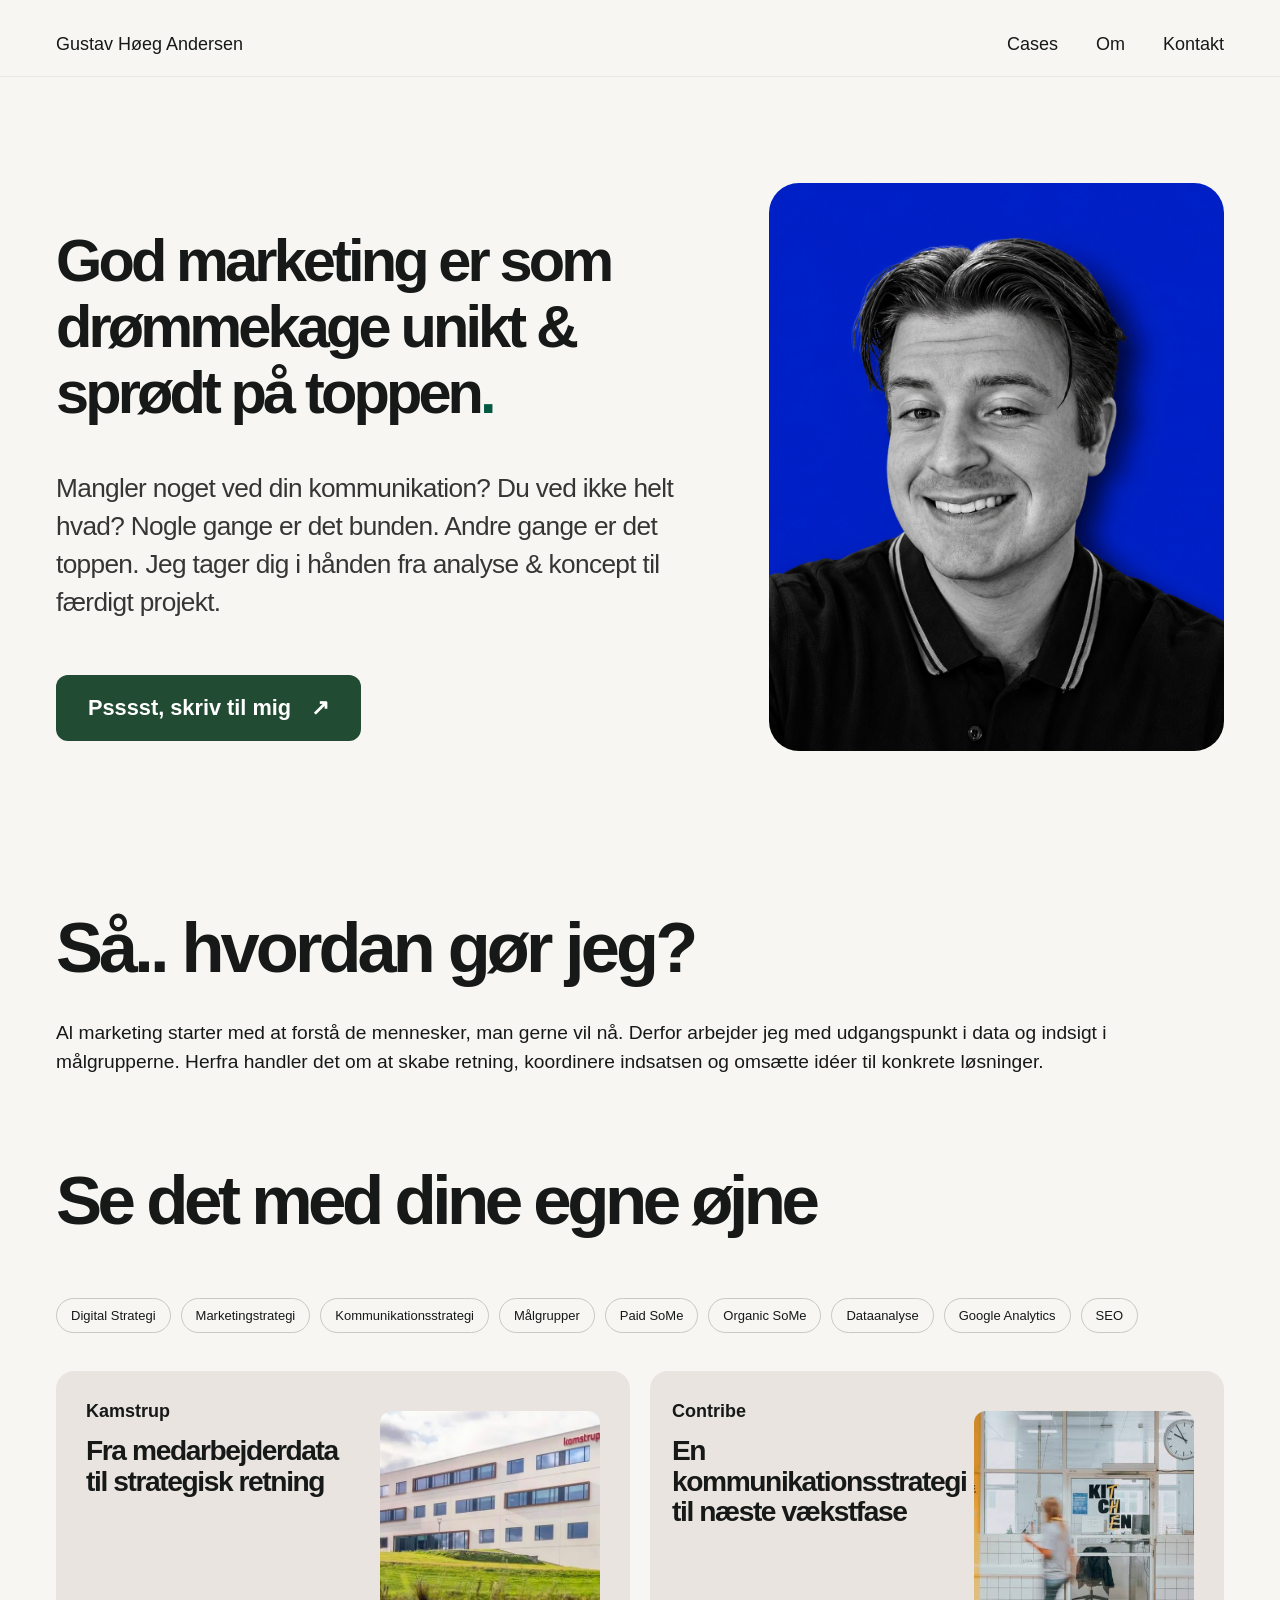
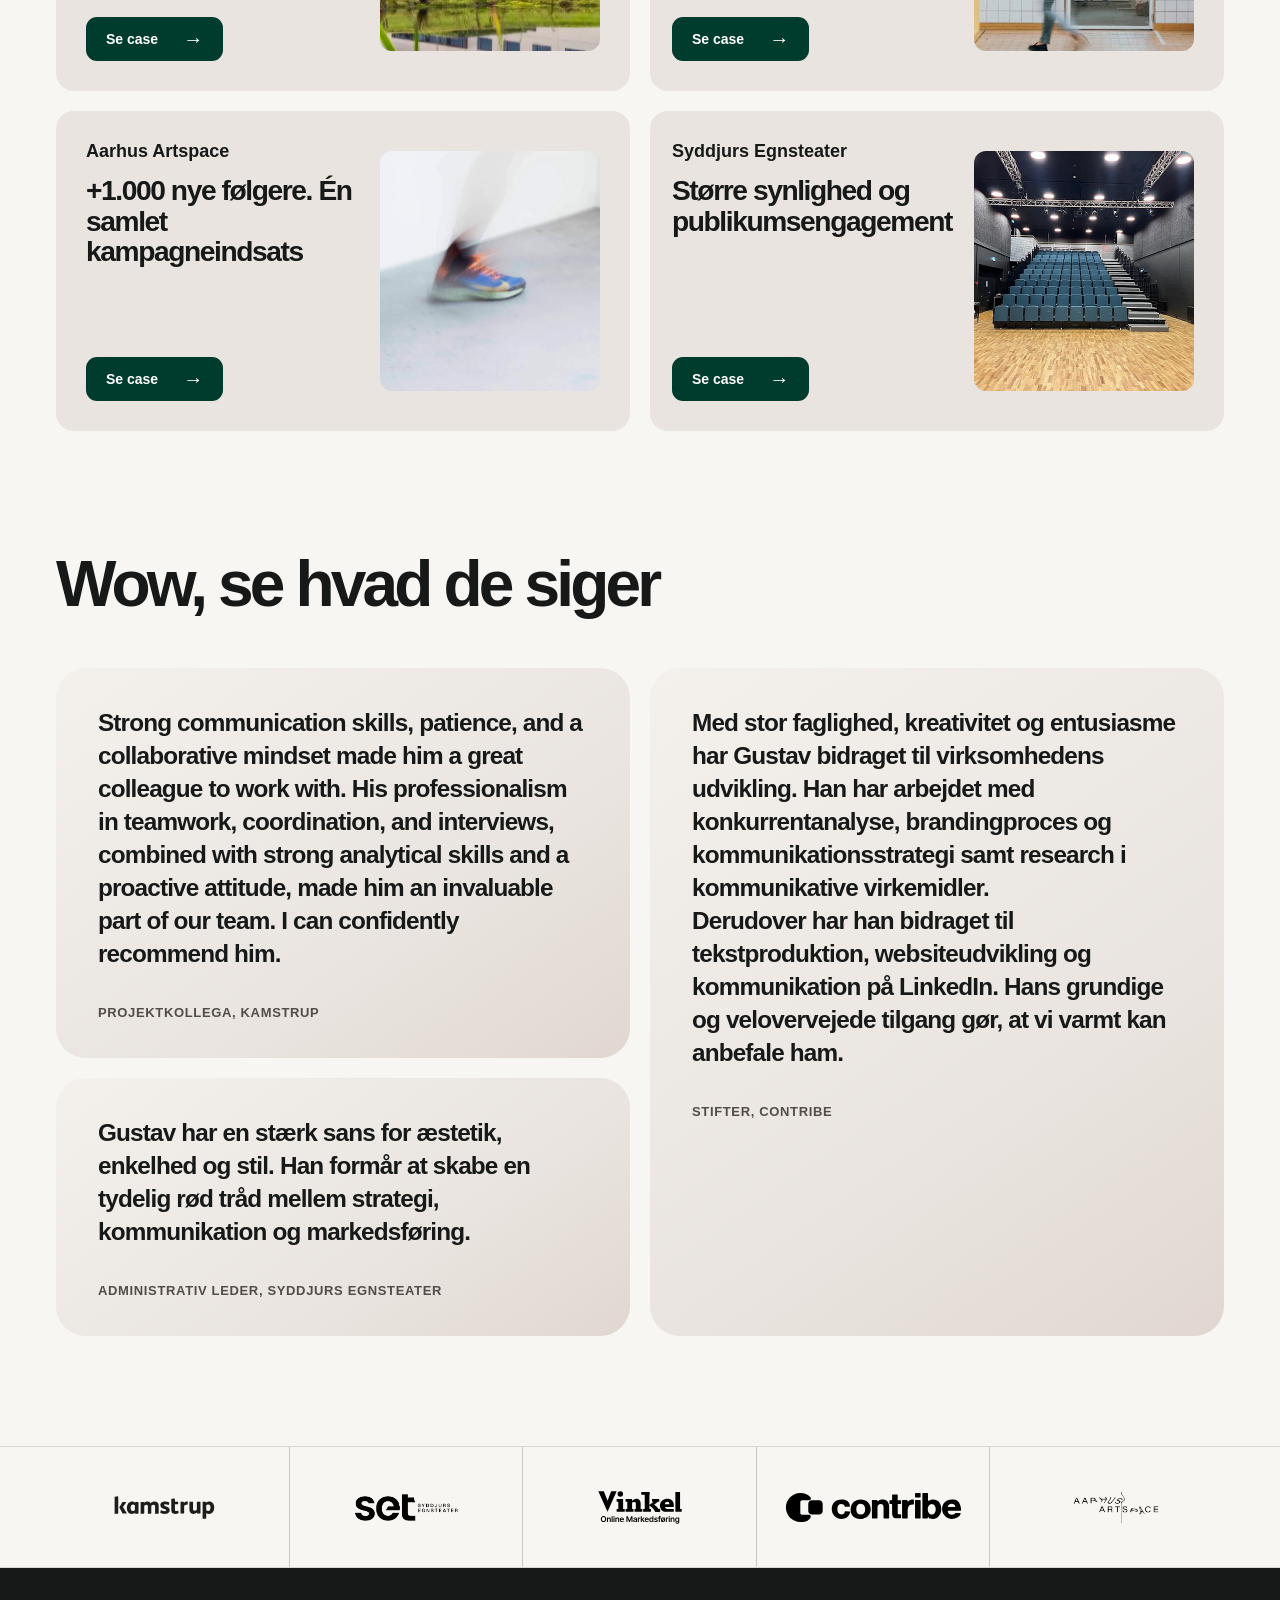
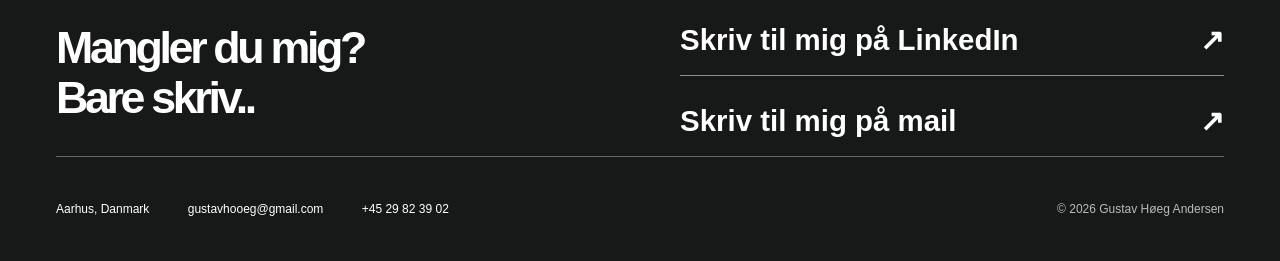
==== Index.html @ 7c71680a "Add files via upload" ====
<!doctype html>
<html lang="da">
  <head>
    <meta charset="utf-8" />
    <meta name="viewport" content="width=device-width, initial-scale=1" />
    <meta name="theme-color" content="#f7f6f2" />
    <meta
      name="description"
      content="Gustav Høeg Andersen arbejder med kommunikation, branding, design, kampagner og projekter – fra idé til virkelighed."
    />
    <title>Gustav Høeg Andersen — idéer, der bliver til noget</title>
    <link rel="stylesheet" href="styles.css" />
    <script src="script.js" defer></script>
  </head>
  <body>
    <a class="skip-link" href="#main">Gå til indhold</a>
    <header class="site-header">
      <div class="site-width header-inner">
        <a href="index.html" class="brand" aria-label="Gå til forsiden"
          ><span class="brand-name">Gustav Høeg Andersen</span></a
        >
        <button
          class="menu-toggle"
          type="button"
          aria-expanded="false"
          aria-controls="main-navigation"
          aria-label="Åbn menu"
        >
          <span></span><span></span>
        </button>
        <nav id="main-navigation" class="main-nav" aria-label="Hovednavigation">
          <a href="index.html#arbejde">Cases</a>
          <a href="om-mig.html">Om</a>
          <a href="index.html#kontakt">Kontakt</a>
        </nav>
      </div>
    </header>
    <main id="main">
      <section class="hero site-width" aria-labelledby="hero-heading">
        <div class="hero-copy">
          <div class="eyebrow"></div>
          <h1 id="hero-heading">
            God marketing er som drømmekage unikt & sprødt på toppen<span
              class="punctuation"
              >.</span
            >
          </h1>
          <p class="hero-intro">
            Mangler noget ved din kommunikation? Du ved ikke helt hvad? Nogle
            gange er det bunden. Andre gange er det toppen. Jeg tager dig i
            hånden fra analyse & koncept til færdigt projekt.
          </p>
          <div class="hero-actions">
            <a class="button button-green" href="#kontakt"
              >Psssst, skriv til mig<span aria-hidden="true">↗</span></a
            >
          </div>
        </div>
        <div class="hero-portrait-wrap">
          <div class="portrait-frame">
            <img
              src="assets/gustav-portrait.jpg"
              width="1122"
              height="1402"
              alt="Sort-hvidt portræt af Gustav mod en blå baggrund"
              fetchpriority="high"
            />
          </div>
          <span class="portrait-caption"
            >Hej. Jeg er Gustav <span aria-hidden="true">↗</span></span
          >
          <div class="portrait-accent" aria-hidden="true"></div>
        </div>
      </section>

      <section class="expertise-section">
        <div class="site-width">
          <div class="expertise-intro">
            <h2 class="process-heading">Så.. hvordan gør jeg?</h2>

            <div class="expertise-lead">
              <p>
                Al marketing starter med at forstå de mennesker, man gerne vil
                nå. Derfor arbejder jeg med udgangspunkt i data og indsigt i
                målgrupperne. Herfra handler det om at skabe retning, koordinere
                indsatsen og omsætte idéer til konkrete løsninger.
              </p>
            </div>
          </div>
        </div>
      </section>

      <section
        id="arbejde"
        class="work-section site-width"
        aria-labelledby="work-heading"
      >
        <div class="work-heading-row">
          <div>
            <h2 id="work-heading">Se det med dine egne øjne</h2>
          </div>
        </div>

        <div class="expertise-skills">
          <div class="expertise-tags">
            <span>Digital Strategi</span>
            <span>Marketingstrategi</span>
            <span>Kommunikationsstrategi</span>
            <span>Målgrupper</span>
            <span>Paid SoMe</span>
            <span>Organic SoMe</span>
            <span>Dataanalyse</span>
            <span>Google Analytics</span>
            <span>SEO</span>
          </div>
        </div>

        <div class="case-list">
          <!-- KAMSTRUP -->
          <a class="case-item" href="kamstrup.html">
            <div class="case-content">
              <p class="case-name">Kamstrup</p>

              <h3 class="case-title">
                Fra medarbejderdata til strategisk retning
              </h3>

              <div class="case-photo case-photo--kamstrup"></div>

              <span class="case-button">
                Se case <span aria-hidden="true">→</span>
              </span>
            </div>
          </a>

          <!-- CONTRIBE -->
          <a class="case-item" href="contribe.html">
            <div class="case-content">
              <p class="case-name">Contribe</p>

              <h3 class="case-title">
                En kommunikationsstrategi til næste vækstfase
              </h3>

              <div class="case-photo case-photo--contribe"></div>

              <span class="case-button">
                Se case <span aria-hidden="true">→</span>
              </span>
            </div>
          </a>

          <!-- AARHUS ARTSPACE -->
          <a class="case-item" href="aarhus-artspace.html">
            <div class="case-content">
              <p class="case-name">Aarhus Artspace</p>

              <h3 class="case-title">
                +1.000 nye følgere. Én samlet kampagneindsats
              </h3>

              <div class="case-photo case-photo--artspace"></div>

              <span class="case-button">
                Se case <span aria-hidden="true">→</span>
              </span>
            </div>
          </a>

          <!-- SYDDJURS EGNSTEATER -->
          <a class="case-item" href="syddjurs-egnsteater.html">
            <div class="case-content">
              <p class="case-name">Syddjurs Egnsteater</p>

              <h3 class="case-title">
                Større synlighed og publikumsengagement
              </h3>

              <div class="case-photo case-photo--syddjurs"></div>

              <span class="case-button">
                Se case <span aria-hidden="true">→</span>
              </span>
            </div>
          </a>
        </div>
      </section>

      <section class="voices-section">
        <div class="site-width">
          <h2 class="voices-heading">Wow, se hvad de siger</h2>

          <div class="voices-grid">
            <!-- KAMSTRUP -->
            <figure class="voices-card">
              <blockquote>
                Strong communication skills, patience, and a collaborative
                mindset made him a great colleague to work with. His
                professionalism in teamwork, coordination, and interviews,
                combined with strong analytical skills and a proactive attitude,
                made him an invaluable part of our team. I can confidently
                recommend him.
              </blockquote>

              <figcaption>Projektkollega, Kamstrup</figcaption>
            </figure>

            <!-- SYDDJURS EGNSTEATER -->
            <figure class="voices-card">
              <blockquote>
                Gustav har en stærk sans for æstetik, enkelhed og stil. Han
                formår at skabe en tydelig rød tråd mellem strategi,
                kommunikation og markedsføring.
              </blockquote>

              <figcaption>Administrativ Leder, Syddjurs Egnsteater</figcaption>
            </figure>

            <!-- CONTRIBE -->
            <div class="voices-card voices-card--large">
              <p class="voices-placeholder">
                Med stor faglighed, kreativitet og entusiasme har Gustav
                bidraget til virksomhedens udvikling. Han har arbejdet med
                konkurrentanalyse, brandingproces og kommunikationsstrategi samt
                research i kommunikative virkemidler.
                <br />
                Derudover har han bidraget til tekstproduktion, websiteudvikling
                og kommunikation på LinkedIn. Hans grundige og velovervejede
                tilgang gør, at vi varmt kan anbefale ham.
              </p>

              <p class="voices-caption">Stifter, Contribe</p>
            </div>
          </div>
        </div>
      </section>

      <section class="brands-band" aria-label="Samarbejdspartnere">
        <div class="site-width">
          <div class="brands-list">
            <span><img src="./assets/kamstrup-logo.svg" alt="kamstrup" /></span>
            <span><img src="./assets/set-logo.png" alt="set" /></span>
            <span><img src="./assets/vinkel-logo.svg" alt="vinkel" /></span>
            <span><img src="./assets/contribe-logo.svg" alt="contribe" /></span>
            <span
              ><img
                src="./assets/aarhus-artspace-logo.png"
                alt="aarhus-artspace"
            /></span>
          </div>
        </div>
      </section>

      <section
        id="kontakt"
        class="contact-section"
        aria-labelledby="contact-heading"
      >
        <div class="site-width contact-cta-layout">
          <div class="contact-copy">
            <h2 id="contact-heading">Mangler du mig?<br />Bare skriv..</h2>
          </div>

          <div class="contact-cta-links">
            <a
              href="https://www.linkedin.com/in/gustav-h%C3%B8eg-andersen"
              target="_blank"
              rel="noopener noreferrer"
            >
              Skriv til mig på LinkedIn <span>↗</span>
            </a>

            <a href="mailto:gustavhooeg@gmail.com">
              Skriv til mig på mail <span>↗</span>
            </a>
          </div>
        </div>

        <footer class="site-footer site-width">
          <span>Aarhus, Danmark</span>

          <span>gustavhooeg@gmail.com</span>

          <span>+45 29 82 39 02</span>

          <span class="copyright">
            © <span class="year">2026</span> Gustav Høeg Andersen
          </span>
        </footer>
      </section>
    </main>
  </body>
</html>
---- styles.css ----
/* ─── GHA. First prototype ────────────────────────────────────────────── */
:root {
  --cream: #f7f6f2;
  --cream-dark: #eae6df;
  --ink: #161918;
  --muted: #636762;
  --line: #d8d8d1;
  --green: #005940;
  --green-dark: #003c2e;
  --blue: #082bdd;
  --lime: #eff06a;
--font: 'Satoshi', Arial, sans-serif;
--sans: 'Satoshi', Arial, sans-serif;
--serif: 'Satoshi', Arial, sans-serif;
  --site-width: 1420px;
}
*, *::before, *::after { box-sizing: border-box; }
html { scroll-behavior: smooth; }
body { margin: 0; background: var(--cream); color: var(--ink); font-family: var(--font); -webkit-font-smoothing: antialiased; }
a { color: inherit; text-decoration: none; }
button, input, textarea { font: inherit; }
button, a { -webkit-tap-highlight-color: transparent; }
:focus-visible { outline: 3px solid #3d6ff2; outline-offset: 4px; }
.site-width { width: min(calc(100% - 112px), var(--site-width)); margin-inline: auto; }
.skip-link { position: absolute; z-index: 1000; top: -80px; left: 16px; background: white; padding: 12px; }
.skip-link:focus { top: 12px; }

/* Navigation */

.site-header {
  position: sticky;
  top: 0;
  z-index: 1000;

  background: rgba(247, 246, 242, 0.92);
  backdrop-filter: blur(16px);
  -webkit-backdrop-filter: blur(16px);

  border-bottom: 1px solid rgba(0, 0, 0, 0.06);
}


.header-inner {
  height: 76px;
  display: flex;
  align-items: center;
  justify-content: space-between;
  border-bottom: none;
   padding-top: 12px;
}

.brand { display: flex; gap: 22px; align-items: center; white-space: nowrap; }
.brand-mark { font-size: 30px; font-weight: 870; letter-spacing: -.09em; line-height: 1; }
.dot { color: var(--green); }
.brand-name {
  border-left: none;
  padding-left: 0;
  font-size: 18px;
  font-weight: 500;
  letter-spacing: normal;
}

.main-nav {display: flex; align-items: center; gap: 38px; font-size: 18px; font-weight: 500;}
.main-nav a:not(.nav-contact) { padding: 12px 0; position: relative; }
.main-nav a:not(.nav-contact)::after { content: ''; display: block; position: absolute; height: 2px; background: var(--green); left: 0; right: 100%; bottom: 7px; transition: right .2s ease; }
.main-nav a:not(.nav-contact):hover::after, .main-nav a[aria-current="page"]::after { right: 0; }
.nav-contact { background: var(--green); color: white; border-radius: 100px; padding: 13px 20px; transition: background .2s ease; }
.nav-contact:hover, .button-green:hover { background: var(--green-dark); }
.menu-toggle { display: none; }

/* Hero */
.hero {
  min-height: 800px;
  padding-block: 50px 70px;
  display: grid;
  grid-template-columns: minmax(0, 1.32fr) minmax(0, 1fr);
  column-gap: clamp(35px, 4vw, 65px);
  align-items: center;
}

.eyebrow, .section-label { text-transform: uppercase; letter-spacing: .155em; font-size: 11px; font-weight: 730; }
.eyebrow { display: flex; align-items: center; gap: 10px; margin-bottom: 35px; }
.small-line { display: inline-block; width: 26px; height: 2px; background: var(--green); }
.hero h1 {
  max-width: 740px;
  font-size: clamp(46px, 4.65vw, 70px);
  line-height: 1.11;
  letter-spacing: -.065em;
  font-weight: 790;
  margin: 0;
}
h1 em, h2 em { font-family: var(--serif); font-weight: 400; letter-spacing: -.055em; }
.punctuation { color: var(--green); }
.hero-intro {
  max-width: 690px;
  font-size: clamp(21px, 2.05vw, 30px);
  line-height: 1.45;
  letter-spacing: -.025em;
  color: #353535;
  margin: 42px 0 54px;
}

.hero-actions {
  display: flex;
  align-items: center;
  gap: 24px;
  flex-wrap: wrap;
}
.button { display: inline-flex; align-items: center; justify-content: center; gap: 28px; border-radius: 999px; padding: 17px 24px; font-size: 14px; font-weight: 680; border: 0; cursor: pointer; transition: transform .2s ease, background .2s ease; white-space: nowrap; }
.button:hover { transform: translateY(-2px); }
.button-green { color: #fff; background: var(--green); }

/* Kontaktknap i hero */

.hero-actions .button {
  padding: 20px 32px;
  border-radius: 12px;
  font-size: clamp(17px, 1.7vw, 24px);
  font-weight: 650;
  gap: 20px;
}

.hero-actions .button-green {
  background: #214b32;
  color: #fff;
}

.hero-actions .button-green:hover {
  background: #163a27;
}

.text-link { font-size: 14px; font-weight: 630; padding: 10px 0; border-bottom: 1px solid currentColor; }
.text-link span { padding-left: 7px; }
.hero-portrait-wrap {
  position: relative;
  width: min(100%, 455px);
  justify-self: end;
}
.portrait-frame {
  position: relative;
  z-index: 2;
  overflow: hidden;
  border-radius: 30px;
  background: transparent;
  height: clamp(450px, 40vw, px);
  transform: none;
  box-shadow: none;
  clip-path: none;
}
.portrait-frame img { display: block; width: 100%; height: 100%; object-fit: cover; object-position: 50% 40%; transform: none; clip-path: none; }
.portrait-accent, .portrait-caption, .hero-portrait-wrap::before, .hero-portrait-wrap::after, .portrait-frame::before, .portrait-frame::after { display: none !important; }


/* Brand / project name proof */
.brands-band { border-top: 1px solid var(--line); border-bottom: 1px solid var(--line); background: #f7f6f2; }
.brands-band .site-width { padding-block: 35px; }
.section-topline { display: flex; justify-content: space-between; align-items: baseline; gap: 25px; }
.section-topline h2 { margin: 0; }
.section-topline p { margin: 0; font: italic 16px var(--serif); color: #505851; }

.brands-list {
  display: grid;
  grid-template-columns: repeat(5, minmax(0, 1fr));
  gap: 0;
  align-items: stretch;
  margin-top: 0;
  width: 100%;
}


.brands-list span {
  position: relative;
  display: flex;
  align-items: center;
  justify-content: center;
  min-height: 50px;
  padding: 0 18px;
  border-right: none;
}


/* Lodrette skillelinjer mellem logoerne */
.brands-list span:not(:last-child)::after {
  content: "";
  position: absolute;
  right: 0;
  top: 50%;
  transform: translateY(-50%);
  width: 1px;
  height: 120px;
  background: #c8c8bf;
}


.brands-list span:first-child { padding-left: 0; }
.brands-list span:last-child { border: 0; padding-right: 0; }

/* Logoer i logovæggen */
.brands-list img {
  display: block;
  width: auto;
  max-width: 100%;
  height: 35px;
  object-fit: contain;
}

/* Numbers */
.numbers { padding-block: 87px 91px; display: grid; grid-template-columns: 1.35fr 1fr 1fr 1fr; gap: 28px; align-items: center; border-bottom: 1px solid var(--line); }
.numbers-intro { padding-right: 10px; }
.numbers-intro h2 { max-width: 390px; font-size: clamp(29px, 3.1vw, 49px); line-height: 1.1; letter-spacing: -.055em; margin: 18px 0 0; }
.number-cell { border-left: 1px solid #b9c0b8; min-height: 130px; padding-left: clamp(15px, 2.6vw, 45px); display: flex; flex-direction: column; justify-content: center; }
.number-cell strong { font: 400 clamp(58px, 6vw, 90px)/1 var(--serif); letter-spacing: -.09em; color: var(--green); }
.number-cell span { font-size: 12px; line-height: 1.5; margin-top: 13px; color: #545e57; }

/* Visual wall */
.work-section {
  padding-block: 0 30px;
  scroll-margin-top: 110px;
}
.work-heading-row { display: flex; justify-content: space-between; align-items: end; padding: 35px 0 40px; margin-bottom: 0; gap: 35px; }
.work-heading-row h2 { font-size: clamp(45px, 5.4vw, 78px); line-height: 1; letter-spacing: -.065em; margin: 0; }
.work-heading-row p { max-width: 340px; line-height: 1.5; color: #5d6760; font-size: 14px; margin: 0 0 5px; }
.work-grid { display: grid; grid-template-columns: repeat(12, minmax(0,1fr)); grid-auto-rows: 265px; gap: 12px; }
.work-tile { overflow: hidden; position: relative; isolation: isolate; display: flex; flex-direction: column; justify-content: space-between; padding: 25px 26px; border-radius: 8px; color: #fff; transition: transform .3s ease, filter .3s ease; }
.work-tile:hover { transform: translateY(-4px); filter: saturate(1.2); }
.work-tile h3 { z-index: 2; font: 400 clamp(32px, 3.3vw, 52px)/.98 var(--serif); letter-spacing: -.055em; margin: 0; }
.work-tile h3 i { font-weight: 400; }
.tile-type, .tile-index { z-index: 2; font-size: 11px; text-transform: uppercase; letter-spacing: .08em; font-weight: 660; }
.tile-index { text-align: right; opacity: .7; }
.tile-theatre { grid-column: span 5; background: linear-gradient(120deg, #270b15 0%, #552023 48%, #110c14 100%); }
.tile-theatre::before { content: ''; position: absolute; z-index: 0; inset: -10%; background: repeating-linear-gradient(90deg, #00000010 0, #ffffff12 24px, #00000012 50px, transparent 79px); filter: blur(13px); transform: rotate(-4deg); }
.tile-ocean { grid-column: span 4; background: radial-gradient(ellipse at 85% 80%, #9dc8bd 0%, transparent 55%), linear-gradient(145deg,#0e2e4b 10%,#3a798a 70%,#123650); }
.tile-ocean::after { content: ''; position: absolute; inset: 20% -30% -60% 0; border: 60px solid #bddad83d; border-radius: 50%; transform: rotate(-12deg); }
.tile-serenity { grid-column: span 3; background: linear-gradient(140deg, #c7d3cb 0%, #6e8573 48%, #1b3d31 100%); }
.tile-serenity::after { content: ''; position: absolute; width: 140%; height: 120%; left: -20%; top: 35%; background: #ffffff16; border-radius: 45%; transform: rotate(-23deg); }
.tile-hotel { grid-column: span 4; background: linear-gradient(150deg,#e4dac7 0%,#9c9589 80%); color: #1d2b23; }
.tile-vinkel { grid-column: span 3; background: #d1a7b9; color: #281b26; }
.tile-vinkel h3 { font-size: clamp(54px,5vw,78px); }
.mini-star { font: 400 38px var(--font); vertical-align: top; margin-left: 8px; }
.tile-artspace { grid-column: span 5; background: linear-gradient(125deg, #111b19, #275d51 55%, #070b09); }
.tile-artspace::after { content: ''; position: absolute; width: 60%; height: 140%; right: -15%; top: -15%; border: 2px solid #dad9cc68; border-radius: 50%; transform: rotate(35deg); }
.work-note { font-size: 12px; color: var(--muted); margin: 18px 0 0; }





/* ─── CASEOVERSIGT – 2 X 2 ─── */

.case-list {
  display: grid;
  grid-template-columns: repeat(2, minmax(0, 1fr));
  gap: 20px;
  width: 100%;
}

.case-item {
  display: block;
  padding: 30px;
  border: none;
  border-radius: 18px;
  overflow: hidden;
  background: #E9E4DF;
}

/* Lidt mere plads til teksten i højre kolonne */
.case-item:nth-child(even) {
  padding-left: 22px;
}

/* Indhold i hver case */
.case-content {
  display: flex;
  flex-direction: column;
  align-items: flex-start;
  min-height: 240px;
  min-width: 0;
}

/* Virksomhedsnavn */
.case-name {
  margin: 0 0 20px;
  font-size: 18px;
  font-weight: 650;
}

/* Caseoverskrift */
.case-title {
  max-width: 550px;
  margin: 0;
  font-size: clamp(28px, 2.7vw, 39px);
  font-weight: 750;
  letter-spacing: -0.05em;
  line-height: 1.1;
  color: #161918;
}

/* CTA – samme placering i alle fire felter */
.case-button {
  display: inline-flex;
  align-items: center;
  gap: 25px;
  margin-top: auto;
  padding: 12px 20px;
  border-radius: 11px;
  background: #003c2e;
  color: #fff;
  font-size: 14px;
  font-weight: 650;
}

.case-button span {
  font-size: 20px;
  line-height: 1;
}


.case-content {
  display: grid;
grid-template-columns: minmax(0, 1fr) 220px;
  grid-template-rows: auto 1fr auto;
  grid-template-areas:
    "name photo"
    "title photo"
    "button photo";
  gap: 14px 25px;
  min-height: 260px;
  min-width: 0;
  align-items: start;
}


.case-name {
  grid-area: name;
  margin: 0;
  font-size: 18px;
  font-weight: 650;
}

.case-title {
  grid-area: title;
  margin: 0;
  font-size: clamp(25px, 2.2vw, 34px);
  font-weight: 750;
  letter-spacing: -0.05em;
  line-height: 1.1;
}


.case-photo {
  display: block;
  grid-area: photo;
  width: 220px;
  height: 240px;
  min-height: 0;
  margin: 0;
  border-radius: 12px;
  background-color: #d9dfda;
  background-size: cover;
  background-position: center;
  background-repeat: no-repeat;
  align-self: center;
}

.case-photo--contribe {
  background-image: url("./assets/case-contribe.jpg");
}

.case-photo--kamstrup {
  background-image: url("./assets/case-kamstrup.png");
}

.case-photo--syddjurs {
  background-image: url("./assets/case-syddjurs.jpg");
}

.case-photo--artspace {
  background-image: url("./assets/case-aarhusartspace.jpg");
}


.case-photo img {
  display: block;
  width: 100%;
  height: 100%;
  object-fit: cover;
}

.case-button {
  grid-area: button;
  display: inline-flex;
  align-items: center;
  gap: 25px;
  justify-self: start;
  align-self: end;
  margin: 0;
  padding: 12px 20px;
  border-radius: 11px;
  background: #003c2e;
  color: #fff;
  font-size: 14px;
  font-weight: 650;
}

.case-button span {
  font-size: 20px;
  line-height: 1;
}


/* Mindre skærme */
@media (max-width: 850px) {
  .case-item {
    grid-template-columns: 1fr;
    gap: 25px;
  }

  .case-photo {
    height: 260px;
  }

  .case-title {
    font-size: 34px;
  }

  .case-button {
    margin-top: 10px;
  }
}


/* Quote */


/* ─── DET SIGER ANDRE ─── */

.voices-section {
  background: #f7f6f2;
  padding: 90px 0 110px;
}

/* Overskrift */
.voices-heading {
  margin: 0 0 50px;
  font-size: clamp(45px, 5vw, 72px);
  font-weight: 750;
  letter-spacing: -0.06em;
  line-height: 1.05;
}

/* Asymmetrisk layout */
.voices-grid {
  display: grid;
  grid-template-columns: 1fr 1fr;
  grid-template-rows: auto auto;
  gap: 20px;
  align-items: stretch;
}

/* Alle tre felter */
.voices-card {
  display: flex;
  flex-direction: column;
  justify-content: flex-start;
  min-width: 0;
  margin: 0;
  padding: 38px 42px;
  border-radius: 30px;

  background: linear-gradient(
    145deg,
    #f4f0ec 0%,
    #e9e4df 65%,
    #e1d7d0 100%
  );
}


/* Contribe – stort kort til højre */
.voices-card--large {
  grid-column: 2;
  grid-row: 1 / 3;
  min-height: 0;
}

/* Kamstrup – øverst til venstre */
.voices-grid > :nth-child(1) {
  grid-column: 1;
  grid-row: 1;
}

/* Syddjurs – nederst til venstre */
.voices-grid > :nth-child(2) {
  grid-column: 1;
  grid-row: 2;
}

/* Ens typografi på citaterne */
.voices-card blockquote,
.voices-placeholder {
  margin: 0;
  font-family: var(--font);
  font-size: clamp(23px, 1.9vw, 29px);
  font-weight: 600;
  letter-spacing: -0.035em;
  line-height: 1.36;
}

/* Afsender */
.voices-card figcaption,
.voices-caption {
  margin: 35px 0 0;
  padding: 0;
  font-size: 13px;
  font-weight: 650;
  letter-spacing: 0.05em;
  text-transform: uppercase;
  color: #514c48;
}

/* Kort på mindre skærme */
@media (max-width: 850px) {
  .voices-grid {
    grid-template-columns: 1fr;
    grid-template-rows: auto;
  }

  .voices-card,
  .voices-card--large {
    grid-row: auto;
    min-height: 300px;
    padding: 30px;
  }
}


.quote-area {
  background: #e9eee7;
  padding: 90px 0 75px;
  position: relative;
}


.quote-heading {
  font-size: clamp(36px, 4vw, 60px);
  font-weight: 750;
  letter-spacing: -0.05em;
  line-height: 1.1;
  margin: 0 0 45px;
}

.quote-grid { display: grid; grid-template-columns: .78fr 1.22fr; gap: 60px; align-items: start; }
.quote-title h2 { margin: 21px 0 0; font-size: clamp(33px, 3.5vw, 53px); line-height: 1.09; letter-spacing: -.06em; }
.quote-card { display: flex; flex-direction: column; justify-content: flex-start; margin: 0; padding: 7px 0 8px; position: relative; border: 0; }
.quote-mark { position: absolute; font: 100px var(--serif); line-height: 1; color: var(--green); opacity: .5; top: -60px; }
.quote-card p { font-family: var(--sans, Arial, sans-serif); font-size: clamp(22px, 2.1vw, 32px); font-style: italic; font-weight: 600; line-height: 1.35; letter-spacing: -.02em; margin: 0; }
.quote-card footer { margin-top: 20px; font-family: var(--sans, Arial, sans-serif); font-size: 12px; font-weight: 600; letter-spacing: .08em; text-transform: uppercase; opacity: .65; }

/* Little nudge */
.linkedin-nudge { min-height: 95px; display: flex; align-items: center; justify-content: flex-start; gap: 28px; border-bottom: 1px solid #d5d3cc; }
.nudge-icon { border: 1px solid #aabcb2; border-radius: 50%; width: 54px; height: 54px; display: grid; place-items: center; font-size: 29px; color: var(--green); }
.linkedin-nudge p { margin: 4px 0; }
.linkedin-nudge p:last-child { font-size: 18px; }
.linkedin-nudge a { margin-left: auto; font-weight: 680; border-bottom: 1px solid currentColor; padding-bottom: 4px; }

/* Optional secondary link block */
.linkedin-nudge .nudge-icon { display: none; }
.linkedin-nudge > div { text-align: left; }
.linkedin-nudge .section-label { display: block; width: fit-content; margin: 0 0 10px; text-align: left; }

/* Contact + footer */
.contact-section { color: #fff; background: #161918;; padding-top: 55px; overflow: hidden; }
.contact-grid { display: grid; grid-template-columns: .92fr 1.08fr; grid-template-areas: "intro form"; align-items: start; gap: 60px; padding-bottom: 100px; }
.contact-copy { grid-area: intro; }
.contact-copy h2 { font-size: clamp(50px, 5.2vw, 83px); line-height: 1; letter-spacing: -.075em; margin: 25px 0; }
.contact-copy h2 em { color: #e3e6cf; }
.contact-copy > p { font-size: 17px; line-height: 1.55; max-width: 430px; opacity: .85; }
.contact-mail { margin-top: 35px; font-size: 15px; display: inline-block; border-bottom: 1px solid #80b5a1; padding-bottom: 9px; }
.contact-form { display: flex; grid-area: form; flex-direction: column; gap: 19px; padding-top: 0; }
.contact-form label { font-size: 12px; font-weight: 630; display: flex; flex-direction: column; gap: 10px; }
.field-pair { display: grid; grid-template-columns: repeat(2,minmax(0,1fr)); gap: 15px; }
.contact-form input, .contact-form textarea { border: 1px solid #9db8aa; padding: 17px 16px; color: #fff; background: #ffffff08; border-radius: 5px; resize: vertical; outline: 0; width: 100%; transition: border-color .2s, background .2s; font-size: 14px; }
.contact-form input:focus, .contact-form textarea:focus { border-color: white; background: #ffffff16; }
.contact-form ::placeholder { color: #d5e1da; opacity: .72; }
.form-actions { display: flex; align-items: center; gap: 20px; justify-content: space-between; }
.form-actions p { max-width: 240px; line-height: 1.4; font-size: 11px; opacity: .75; margin: 0; }
.button-light { background: #f6f3e9; color: #123c30; }
.button-light:hover { background: #e4e5d5; }
.site-footer { min-height: 105px; border-top: 1px solid #ffffff55; display: flex; gap: clamp(20px,3vw,65px); align-items: center; font-size: 12px; }
.site-footer a:not(.footer-brand):hover { text-decoration: underline; }
.footer-brand { font-size: 28px; font-weight: 800; letter-spacing: -.08em; }
.copyright { opacity: .7; margin-left: auto; }

/* Main contact call-to-action links */
.contact-cta-layout { display: grid; grid-template-columns: 1fr 1fr; align-items: start; gap: 80px; }
.contact-cta-layout .contact-copy { grid-area: 1 / 1; }
.contact-cta-layout .contact-cta-links { grid-area: 1 / 2; }
.contact-cta-layout .contact-copy h2 { font-size: clamp(40px, 3.5vw, 60px); line-height: 1.1; margin: 0; }
.contact-cta-links { display: flex; flex-direction: column; gap: 28px; margin-top: 0; }
.contact-cta-links a { display: flex; justify-content: space-between; align-items: center; gap: 20px; padding-bottom: 18px; border-bottom: 1px solid rgba(255,255,255,.5); color: #fff; text-decoration: none; font-size: clamp(21px, 2.3vw, 32px); font-weight: 600; }
.contact-cta-links a:last-child { border-bottom: none; }
.contact-cta-links a:hover { opacity: .65; }

/* About page */
.about-hero { min-height: 670px; display: grid; grid-template-columns: 1fr .74fr; gap: 13%; align-items: center; padding-block: 90px 110px; }
.about-text h1 { font-size: clamp(70px, 8vw, 122px); line-height: .94; letter-spacing: -.075em; margin: 32px 0; }
.about-text .about-lead { font-size: clamp(24px, 2.4vw, 35px); line-height: 1.25; font-weight: 500; letter-spacing: -.035em; }
.about-text p:not(.about-lead) { max-width: 600px; font-size: 17px; line-height: 1.6; color: #4c5851; margin-bottom: 25px; }
.about-photo { border-radius: 48% 45% 23% 40% / 30% 23% 45% 38%; overflow: hidden; max-height: 550px; }
.about-photo img { width: 100%; display: block; height: 100%; object-fit: cover; }
.about-facts { border-top: 1px solid var(--line); display: grid; grid-template-columns: 1fr 1fr; gap: 12%; padding-block: 100px; }
.about-facts h2 { font-size: clamp(42px, 4.2vw, 65px); line-height: 1.05; letter-spacing: -.06em; margin: 20px 0 0; }
.about-facts p { font-size: 19px; line-height: 1.52; margin-top: 0; }
.about-pillars { padding-bottom: 135px; }
.pillar-grid { margin-top: 28px; display: grid; grid-template-columns: repeat(3,1fr); border-top: 1px solid var(--line); }
.pillar-grid article { padding: 36px 45px 28px 0; }
.pillar-grid article + article { border-left: 1px solid var(--line); padding-left: 45px; }
.pillar-grid article span { color: var(--green); font: 28px var(--serif); }
.pillar-grid article h3 { font-size: 27px; letter-spacing: -.035em; margin: 23px 0 12px; }
.pillar-grid article p { max-width: 340px; line-height: 1.6; color: #59625d; }
.about-outro { background: #004733; padding-block: 90px; color: white; }
.about-outro h2 { font-size: clamp(44px,5vw,70px); line-height: 1.03; letter-spacing: -.055em; margin: 24px 0; }
.about-outro em { color: #dce5dd; }
.about-footer { background: #003b2c; color: #fff; }
.about-footer .site-width { display: flex; justify-content: space-between; align-items: center; gap: 30px; min-height: 85px; font-size: 12px; }
.about-footer .site-width a:first-child { font-size: 22px; font-weight: 820; }


/* Ydelsessektion – spacing */

.expertise-section {
  padding: 35px 0 0px;
  background: #f7f6f2;
}

/* Streg over introduktionsteksten */
.expertise-intro {
  display: block;
  width: 100%;
  padding-top: 0px;
  margin-bottom: 15px;
}

/* Fjern ekstra luft efter sidste afsnit */
.expertise-lead p:last-child {
  margin-bottom: 0;
}

.expertise-tags {
  display: flex;
  flex-wrap: wrap;
  gap: 10px;
  margin-top: 0;
}

/* Introduktion – fuld bredde */

.expertise-intro {
  display: block;
  width: 100%;
  margin-bottom: 55px;
}

.expertise-intro .expertise-lead {
  display: block;
  width: 100%;
  max-width: none;
  font-size: clamp(17px, 1.5vw, 21px);
  line-height: 1.5;
}

.expertise-intro .expertise-lead p {
  width: 100%;
  max-width: none;
}


.expertise-intro h2 {
  margin: 0px 0 35px;
  font-size: clamp(48px, 5.5vw, 86px);
  line-height: 1.02;
  letter-spacing: -.055em;
}

.expertise-lead {
  max-width: 520px;
  font-size: clamp(17px, 1.5vw, 21px);
  line-height: 1.5;
}

.expertise-lead p {
  margin: 0 0 20px;
}

/* De tre bokse */

.expertise-cards {
  display: grid;
  grid-template-columns: repeat(3, minmax(0, 1fr));
  gap: 16px;
}

.expertise-card {
  min-height: 400px;
  padding: 30px;
  display: flex;
  flex-direction: column;
  background: #eeece6;
  border-radius: 5px;
}

.expertise-card:nth-child(2) {
  background: #e9eeec;
}

.expertise-card:nth-child(3) {
  background: #eae8e3;
}

.expertise-number {
  font-size: 11px;
  font-weight: 700;
  letter-spacing: .09em;
  margin-bottom: 24px;
}

.expertise-card h3 {
  font-size: clamp(26px, 2.6vw, 39px);
  line-height: 1.1;
  letter-spacing: -.04em;
  margin: 0;
}

.expertise-card p {
  font-size: 16px;
  line-height: 1.55;
  margin: auto 0 0;
  padding-top: 48px;
}

/* Kompetencer */

.expertise-skills {
  margin: 0 0 38px;
  padding-top: 22px;
}

.expertise-tags {
  display: flex;
  flex-wrap: wrap;
  gap: 10px;
  margin-top: 0;
}

.expertise-tags span {
  padding: 9px 14px;
  border: 1px solid #c9c9c3;
  border-radius: 30px;
  font-size: 13px;
  font-weight: 500;
}

@media (max-width: 1150px) {
  .site-width { width: min(calc(100% - 70px), var(--site-width)); }
  .hero { grid-template-columns: 1.15fr .85fr; gap: 38px; }
  .hero h1 { font-size: clamp(49px,5.2vw,73px); }
  .portrait-frame { height: 470px; }
  .numbers { gap: 10px; }
}
@media (max-width: 850px) {
  .site-width { width: min(calc(100% - 44px), var(--site-width)); }
  .header-inner { height: 78px; }
  .hero { min-height: 0; padding-block: 72px; gap: 56px; grid-template-columns: 1fr; }
  .hero h1 { font-size: clamp(53px, 9vw, 86px); max-width: 730px; }
  .hero-intro { max-width: 650px; }
  .hero-portrait-wrap { justify-self: center; width: 72%; }
  .portrait-frame { height: auto; aspect-ratio: 1.1; }
  .portrait-frame img { object-position: center 34%; }
  .numbers { grid-template-columns: 1fr 1fr; gap: 38px; }
  .numbers-intro { align-self: center; }
  .number-cell { min-height: 100px; }
  .work-grid { grid-auto-rows: 235px; }
  .work-tile { grid-column: span 6; }
  .work-heading-row { align-items: start; }
  .quote-grid { grid-template-columns: 1fr; gap: 60px; }
  .contact-grid { grid-template-columns: 1fr; grid-template-areas: "intro" "form"; gap: 35px; }
  .contact-cta-layout { grid-template-columns: 1fr; gap: 35px; }
  .contact-cta-layout .contact-copy { grid-area: 1 / 1; }
  .contact-cta-layout .contact-cta-links { grid-area: 2 / 1; }
  .brands-list { grid-template-columns: repeat(2, minmax(0, 1fr)); }
  .expertise-section { padding: 60px 0 35px; }
  .expertise-intro { grid-template-columns: 1fr; gap: 25px; }
  .expertise-cards { grid-template-columns: 1fr; }
  .expertise-card { min-height: 300px; }
  .site-footer { flex-wrap: wrap; gap: 25px; padding-block: 26px; }
  .about-hero { grid-template-columns: 1fr; gap: 60px; padding-block: 76px; }
  .about-photo { width: 55%; max-height: 460px; }
  .about-facts { gap: 7%; }
@media (max-width: 600px) {
  .site-width { width: calc(100% - 36px); }
  .header-inner { height: 72px; }
  .brand-mark { font-size: 27px; }
  .brand-name { padding-left: 13px; margin-left: 0; font-size: 11px; }
  .brand { gap: 13px; }
  .menu-toggle { display: flex; width: 44px; height: 44px; border: 1px solid #c1c7c1; border-radius: 50%; background: none; align-items: center; justify-content: center; flex-direction: column; gap: 5px; cursor: pointer; }
  .menu-toggle span { width: 18px; height: 1.5px; background: var(--ink); }
  .main-nav { display: none; background: var(--cream); position: absolute; top: 72px; left: 0; right: 0; flex-direction: column; align-items: stretch; gap: 8px; padding: 15px 20px 25px; border-bottom: 1px solid var(--line); box-shadow: 0 15px 20px #00000008; }
  .main-nav.is-open { display: flex; }
  .main-nav a { padding: 15px !important; }
  .main-nav a.nav-contact { text-align: center; }
  .hero { padding-block: 49px 76px; gap: 45px; }
  .eyebrow { font-size: 9px; gap: 7px; margin-bottom: 24px; line-height: 1.5; }
  .hero h1 { font-size: clamp(45px, 12vw, 64px); }
  .hero-intro { font-size: 16px; margin: 24px 0; }
  .hero-actions { gap: 20px; }
  .button { padding: 15px 19px; font-size: 13px; }
  .hero-portrait-wrap { width: 87%; }
  .portrait-frame { aspect-ratio: .98; }
  .section-topline { flex-direction: column; gap: 9px; }
  .brands-list { grid-template-columns: repeat(2,minmax(0,1fr)); row-gap: 0; margin-top: 0; }
  .brands-list span { border: 0; border-bottom: 1px solid var(--line); min-height: 61px; font-size: 13px; }
  .brands-list span:nth-child(odd) { border-right: 1px solid var(--line); }
  .brands-list span:last-child { border-bottom: 0; }
  .numbers { padding-block: 65px; grid-template-columns: repeat(2,1fr); gap: 25px; }
  .numbers-intro h2 { font-size: 37px; }
  .number-cell { min-height: 110px; padding-left: 15px; }
  .number-cell strong { font-size: 58px; }
  .number-cell span { font-size: 11px; }
  .work-section { padding-block: 0 80px; }
  .work-heading-row { display: block; }
  .work-heading-row h2 { font-size: 54px; }
  .work-heading-row p { margin: 22px 0 0; }
  .work-grid { grid-template-columns: repeat(2,1fr); grid-auto-rows: 195px; gap: 8px; }
  .work-tile { grid-column: span 1; padding: 16px; }
  .work-tile h3 { font-size: 30px; }
  .tile-ocean h3 { font-size: 24px; }
  .tile-vinkel h3 { font-size: 32px; }
  .tile-type, .tile-index { font-size: 9px; }
  .quote-title h2 { font-size: 38px; }
  .quote-card p { font-size: 22px; }
  .linkedin-nudge { padding-block: 25px; align-items: flex-start; flex-wrap: wrap; min-height: auto; }
  .linkedin-nudge a { margin-left: 80px; }
  .contact-grid { padding-bottom: 60px; }
  .contact-copy h2 { font-size: 54px; }
  .field-pair { grid-template-columns: 1fr; }
  .form-actions { align-items: flex-start; flex-direction: column; }
  .site-footer { justify-content: space-between; align-items: flex-start; }
  .copyright { width: 100%; margin-left: 0; }
  .about-hero { padding-block: 57px; }
  .about-text h1 { font-size: 74px; }
  .about-text .about-lead { font-size: 26px; }
  .about-photo { width: 86%; }
  .about-facts { grid-template-columns: 1fr; padding-block: 65px; gap: 22px; }
  .about-facts h2 { font-size: 45px; }
  .about-facts p { font-size: 17px; }
  .pillar-grid { grid-template-columns: 1fr; }
  .pillar-grid article, .pillar-grid article + article { border-left: 0; border-bottom: 1px solid var(--line); padding: 28px 0; }
  .about-pillars { padding-bottom: 75px; }
  .about-outro { padding-block: 70px; }
  .about-footer .site-width { flex-wrap: wrap; padding-block: 20px; gap: 20px; }
}
@media (max-width: 768px) {
  .quote-grid { gap: 40px; }
}

@media (prefers-reduced-motion: reduce) {
  html { scroll-behavior: auto; }
  *, *::before, *::after { animation-duration: .01ms !important; transition-duration: .01ms !important; }
}
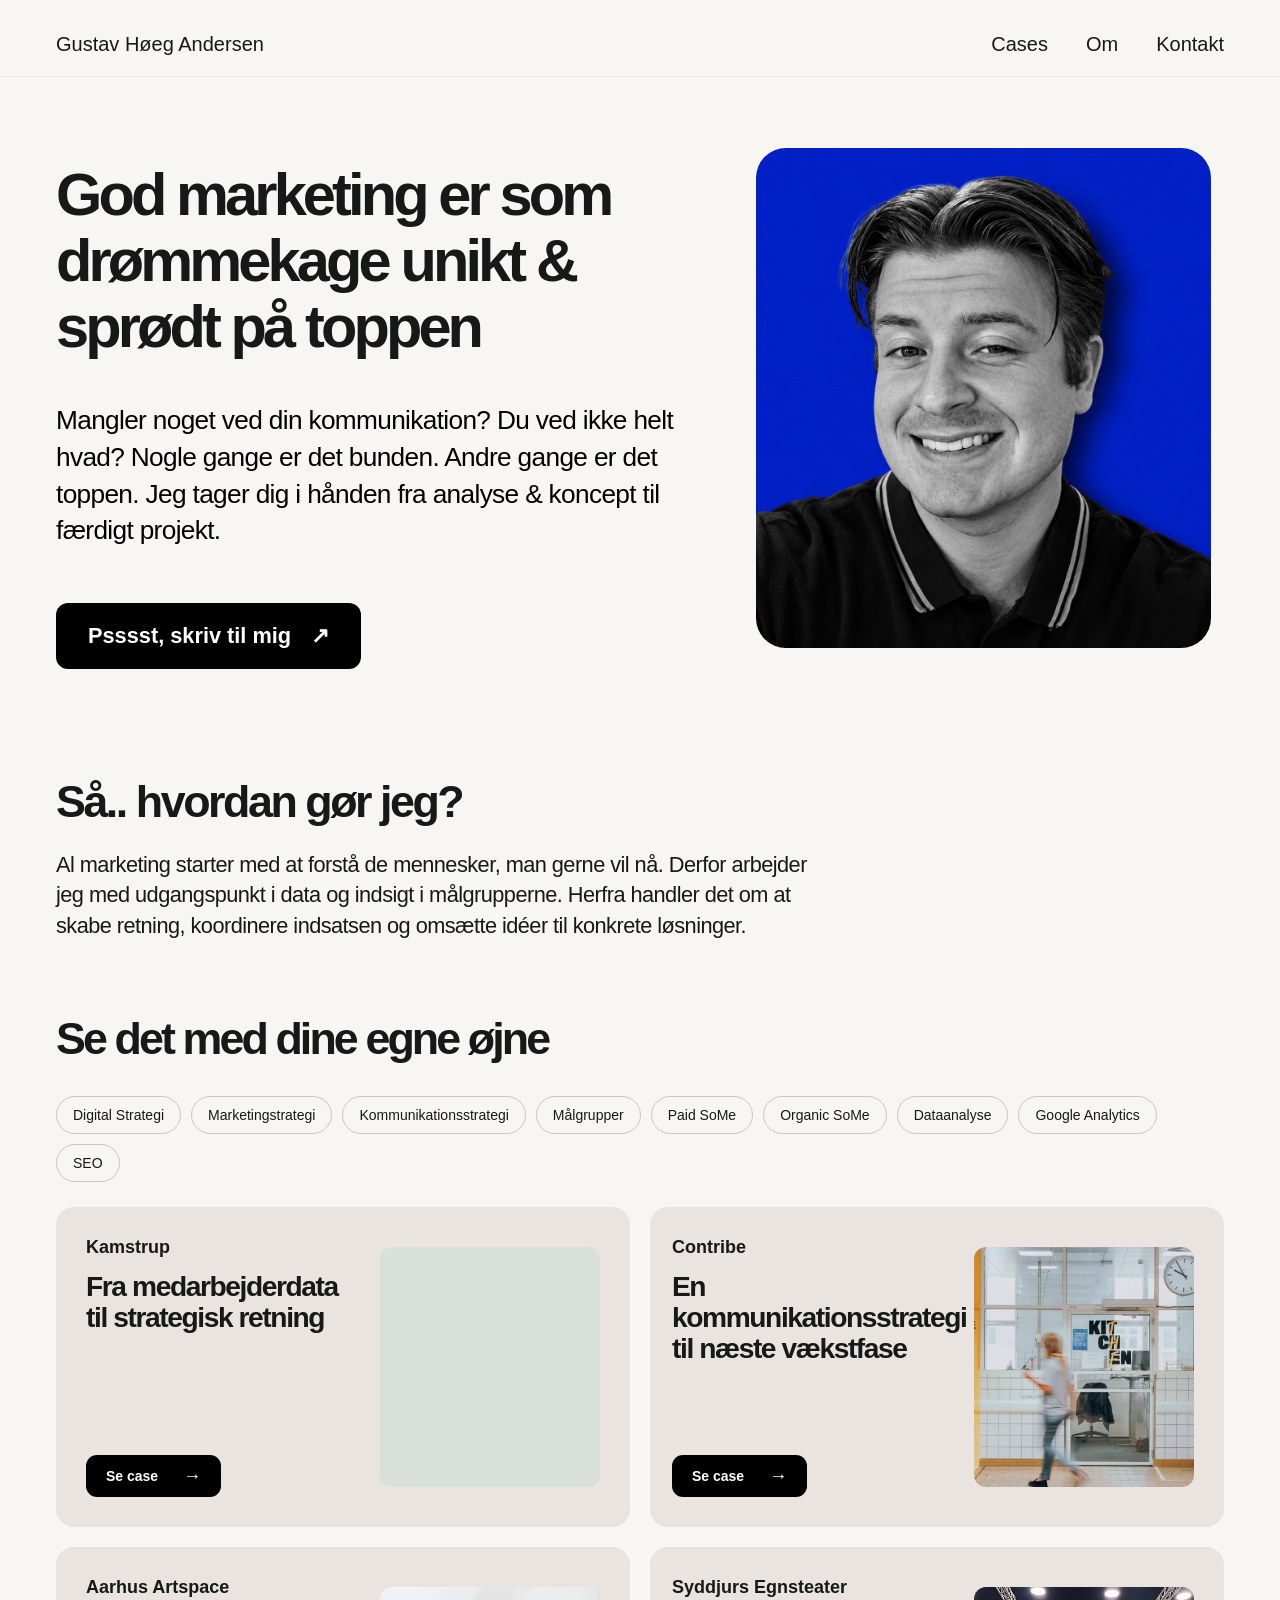
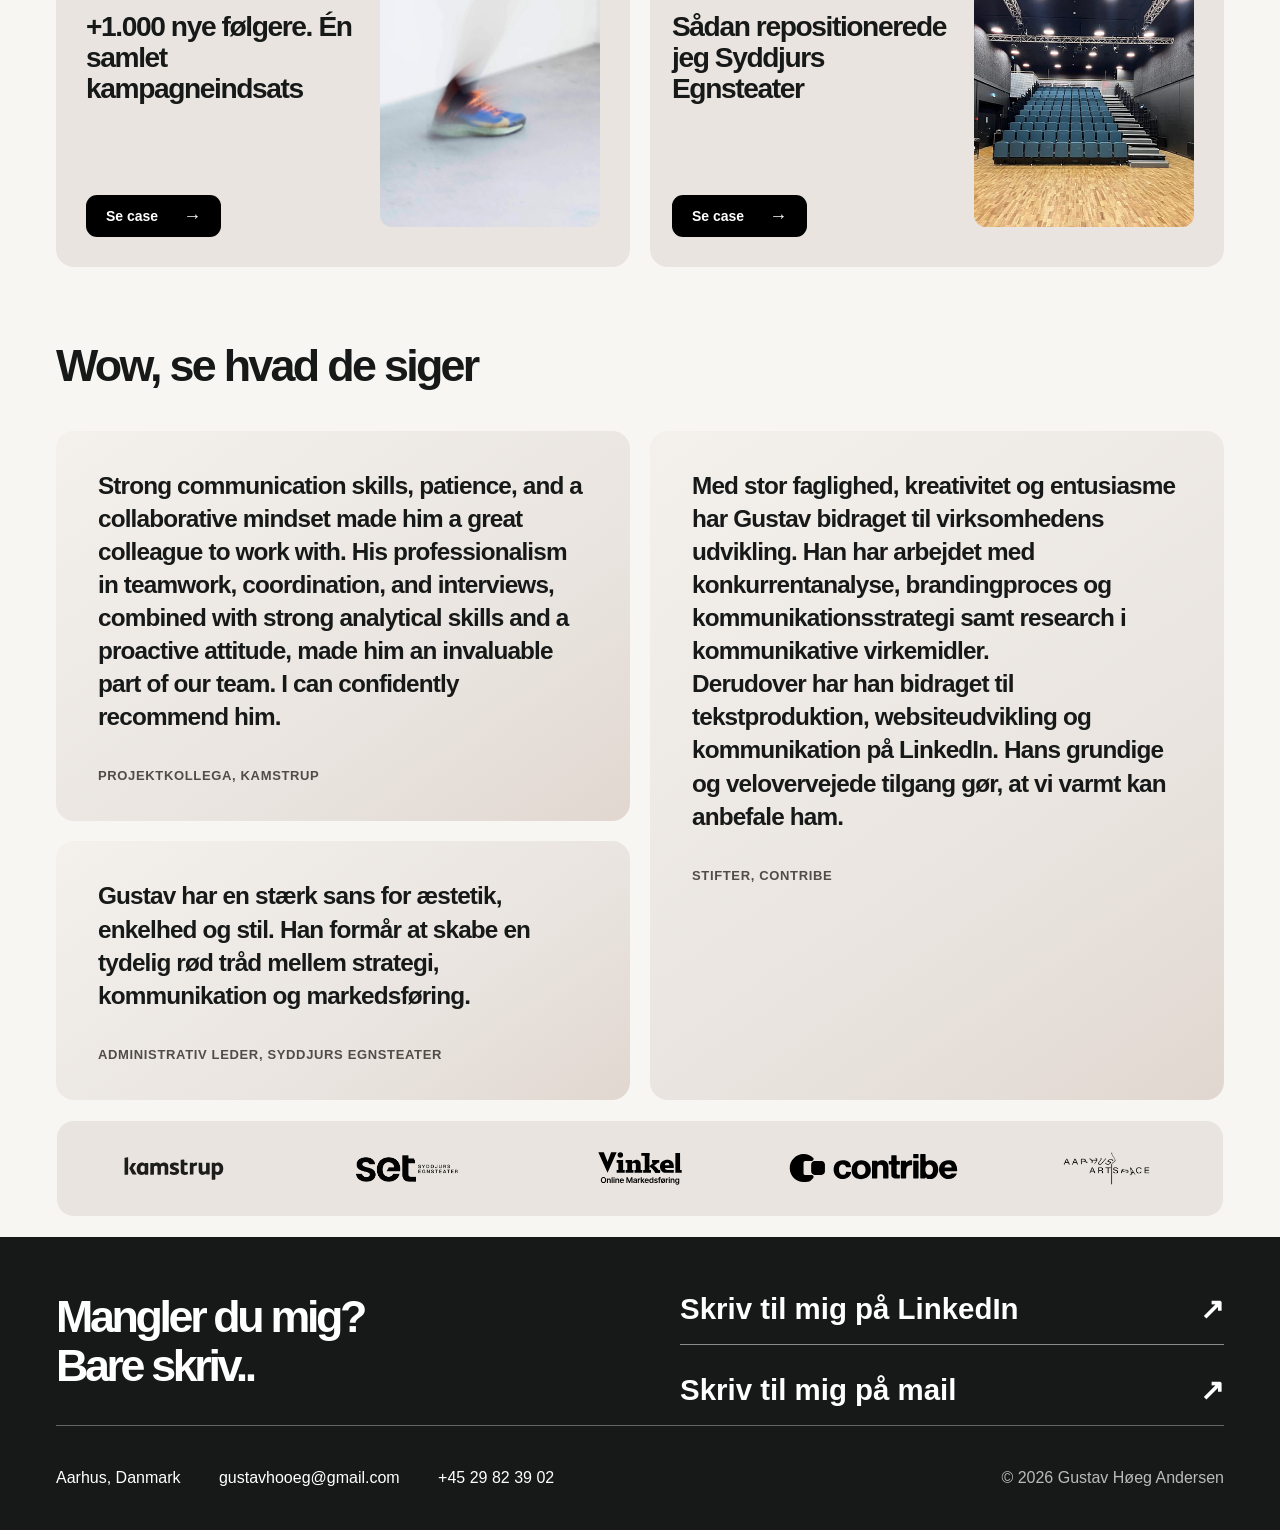
==== commit b691a9b7: "Add files via upload" ====
--- a/Index.html
+++ b/Index.html
@@ -40,10 +40,7 @@
         <div class="hero-copy">
           <div class="eyebrow"></div>
           <h1 id="hero-heading">
-            God marketing er som drømmekage unikt & sprødt på toppen<span
-              class="punctuation"
-              >.</span
-            >
+            God marketing er som drømmekage unikt & sprødt på toppen
           </h1>
           <p class="hero-intro">
             Mangler noget ved din kommunikation? Du ved ikke helt hvad? Nogle
@@ -173,7 +170,7 @@
               <p class="case-name">Syddjurs Egnsteater</p>
 
               <h3 class="case-title">
-                Større synlighed og publikumsengagement
+                Sådan repositionerede jeg Syddjurs Egnsteater
               </h3>
 
               <div class="case-photo case-photo--syddjurs"></div>
--- a/styles.css
+++ b/styles.css
@@ -5,7 +5,7 @@
   --ink: #161918;
   --muted: #636762;
   --line: #d8d8d1;
-  --green: #005940;
+  --green: #000000;
   --green-dark: #003c2e;
   --blue: #082bdd;
   --lime: #eff06a;
@@ -55,12 +55,12 @@
 .brand-name {
   border-left: none;
   padding-left: 0;
-  font-size: 18px;
+  font-size: 20px;
   font-weight: 500;
   letter-spacing: normal;
 }
 
-.main-nav {display: flex; align-items: center; gap: 38px; font-size: 18px; font-weight: 500;}
+.main-nav {display: flex; align-items: center; gap: 38px; font-size: 20px; font-weight: 500;}
 .main-nav a:not(.nav-contact) { padding: 12px 0; position: relative; }
 .main-nav a:not(.nav-contact)::after { content: ''; display: block; position: absolute; height: 2px; background: var(--green); left: 0; right: 100%; bottom: 7px; transition: right .2s ease; }
 .main-nav a:not(.nav-contact):hover::after, .main-nav a[aria-current="page"]::after { right: 0; }
@@ -70,8 +70,8 @@
 
 /* Hero */
 .hero {
-  min-height: 800px;
-  padding-block: 50px 70px;
+  min-height: 0px;
+  padding-block: 50px 75px;
   display: grid;
   grid-template-columns: minmax(0, 1.32fr) minmax(0, 1fr);
   column-gap: clamp(35px, 4vw, 65px);
@@ -92,12 +92,13 @@
 h1 em, h2 em { font-family: var(--serif); font-weight: 400; letter-spacing: -.055em; }
 .punctuation { color: var(--green); }
 .hero-intro {
-  max-width: 690px;
-  font-size: clamp(21px, 2.05vw, 30px);
-  line-height: 1.45;
-  letter-spacing: -.025em;
-  color: #353535;
-  margin: 42px 0 54px;
+    max-width: 690px;
+    font-size: clamp(21px, 2.05vw, 30px);
+    font-weight: 500;
+    line-height: 1.4;
+    letter-spacing: -.025em;
+    color: #000000;
+    margin: 42px 0 54px;
 }
 
 .hero-actions {
@@ -121,12 +122,12 @@
 }
 
 .hero-actions .button-green {
-  background: #214b32;
+  background: #000000;
   color: #fff;
 }
 
 .hero-actions .button-green:hover {
-  background: #163a27;
+  background: #74786e;
 }
 
 .text-link { font-size: 14px; font-weight: 630; padding: 10px 0; border-bottom: 1px solid currentColor; }
@@ -134,7 +135,7 @@
 .hero-portrait-wrap {
   position: relative;
   width: min(100%, 455px);
-  justify-self: end;
+  justify-self: center;
 }
 .portrait-frame {
   position: relative;
@@ -142,7 +143,7 @@
   overflow: hidden;
   border-radius: 30px;
   background: transparent;
-  height: clamp(450px, 40vw, px);
+  height: clamp(500px, 40vw, 0px);
   transform: none;
   box-shadow: none;
   clip-path: none;
@@ -152,48 +153,55 @@
 
 
 /* Brand / project name proof */
-.brands-band { border-top: 1px solid var(--line); border-bottom: 1px solid var(--line); background: #f7f6f2; }
-.brands-band .site-width { padding-block: 35px; }
+.brands-band {
+    border: none;
+    background: #f7f6f2;
+}
+
+.brands-band .site-width {
+    width: min(calc(100% - 112px), var(--site-width));
+   padding-top: 20px;
+padding-bottom: 20px;
+}
 .section-topline { display: flex; justify-content: space-between; align-items: baseline; gap: 25px; }
 .section-topline h2 { margin: 0; }
 .section-topline p { margin: 0; font: italic 16px var(--serif); color: #505851; }
 
 .brands-list {
-  display: grid;
-  grid-template-columns: repeat(5, minmax(0, 1fr));
-  gap: 0;
-  align-items: stretch;
-  margin-top: 0;
-  width: 100%;
+    display: grid;
+    grid-template-columns: repeat(5, minmax(0, 1fr));
+    gap: 0;
+    align-items: stretch;
+    margin-top: 0;
+    width: 100%;
+    border: 1px solid var(--cream);
+background: #E9E4DF;
+border-radius: 18px;
+overflow: hidden;
 }
 
 
 .brands-list span {
-  position: relative;
-  display: flex;
-  align-items: center;
-  justify-content: center;
-  min-height: 50px;
-  padding: 0 18px;
-  border-right: none;
+    position: relative;
+    display: flex;
+    align-items: center;
+    justify-content: center;
+    min-height: 50px;
+    padding: 30px;
+    border-right: none;
 }
 
 
 /* Lodrette skillelinjer mellem logoerne */
 .brands-list span:not(:last-child)::after {
-  content: "";
-  position: absolute;
-  right: 0;
-  top: 50%;
-  transform: translateY(-50%);
-  width: 1px;
-  height: 120px;
-  background: #c8c8bf;
-}
-
-
-.brands-list span:first-child { padding-left: 0; }
-.brands-list span:last-child { border: 0; padding-right: 0; }
+    content: "";
+    position: absolute;
+    right: 0;
+    top: 0;
+    bottom: 0;
+    width: 1px;
+    background: #e9e4df;
+}
 
 /* Logoer i logovæggen */
 .brands-list img {
@@ -214,10 +222,10 @@
 
 /* Visual wall */
 .work-section {
-  padding-block: 0 30px;
+  padding-block: 0px;
   scroll-margin-top: 110px;
 }
-.work-heading-row { display: flex; justify-content: space-between; align-items: end; padding: 35px 0 40px; margin-bottom: 0; gap: 35px; }
+.work-heading-row { display: flex; justify-content: space-between; align-items: end; padding: 25px 0px; margin-bottom: 0; gap: 35px; }
 .work-heading-row h2 { font-size: clamp(45px, 5.4vw, 78px); line-height: 1; letter-spacing: -.065em; margin: 0; }
 .work-heading-row p { max-width: 340px; line-height: 1.5; color: #5d6760; font-size: 14px; margin: 0 0 5px; }
 .work-grid { display: grid; grid-template-columns: repeat(12, minmax(0,1fr)); grid-auto-rows: 265px; gap: 12px; }
@@ -367,7 +375,7 @@
 }
 
 .case-photo--kamstrup {
-  background-image: url("./assets/case-kamstrup.png");
+  background-image: url("./assets/case-kamstrup.jpg");
 }
 
 .case-photo--syddjurs {
@@ -387,24 +395,30 @@
 }
 
 .case-button {
-  grid-area: button;
-  display: inline-flex;
-  align-items: center;
-  gap: 25px;
-  justify-self: start;
-  align-self: end;
-  margin: 0;
-  padding: 12px 20px;
-  border-radius: 11px;
-  background: #003c2e;
-  color: #fff;
-  font-size: 14px;
-  font-weight: 650;
+    grid-area: button;
+    display: inline-flex;
+    align-items: center;
+    gap: 25px;
+    justify-self: start;
+    align-self: end;
+    margin: 0;
+    padding: 12px 20px;
+    border-radius: 11px;
+    background: #000000;
+color: #fff;
+transition: background .2s ease;
+    font-size: 14px;
+font-weight: 650;
+line-height: 1.2;
+}
+
+.case-button:hover {
+    background: #74786e;
 }
 
 .case-button span {
-  font-size: 20px;
-  line-height: 1;
+    font-size: 18px;
+    line-height: 1;
 }
 
 
@@ -436,12 +450,13 @@
 
 .voices-section {
   background: #f7f6f2;
-  padding: 90px 0 110px;
+  padding: 75px 0 0px;
 }
 
 /* Overskrift */
 .voices-heading {
-  margin: 0 0 50px;
+  margin: 0 0 42px;
+  line-height: 1.02;
   font-size: clamp(45px, 5vw, 72px);
   font-weight: 750;
   letter-spacing: -0.06em;
@@ -465,7 +480,7 @@
   min-width: 0;
   margin: 0;
   padding: 38px 42px;
-  border-radius: 30px;
+  border-radius: 18px;
 
   background: linear-gradient(
     145deg,
@@ -473,6 +488,12 @@
     #e9e4df 65%,
     #e1d7d0 100%
   );
+}
+
+.voices-card blockquote,
+.voices-card figcaption {
+    position: relative;
+    z-index: 1;
 }
 
 
@@ -586,7 +607,7 @@
 .form-actions p { max-width: 240px; line-height: 1.4; font-size: 11px; opacity: .75; margin: 0; }
 .button-light { background: #f6f3e9; color: #123c30; }
 .button-light:hover { background: #e4e5d5; }
-.site-footer { min-height: 105px; border-top: 1px solid #ffffff55; display: flex; gap: clamp(20px,3vw,65px); align-items: center; font-size: 12px; }
+.site-footer { min-height: 105px; border-top: 1px solid #ffffff55; display: flex; gap: clamp(20px,3vw,65px); align-items: center; font-size: 16px; }
 .site-footer a:not(.footer-brand):hover { text-decoration: underline; }
 .footer-brand { font-size: 28px; font-weight: 800; letter-spacing: -.08em; }
 .copyright { opacity: .7; margin-left: auto; }
@@ -658,15 +679,17 @@
 .expertise-intro {
   display: block;
   width: 100%;
-  margin-bottom: 55px;
+  margin-bottom: 50px;
 }
 
 .expertise-intro .expertise-lead {
-  display: block;
-  width: 100%;
-  max-width: none;
-  font-size: clamp(17px, 1.5vw, 21px);
-  line-height: 1.5;
+    display: block;
+    width: 66.67%;
+    max-width: 65ch;
+    font-size: clamp(18px, 1.7vw, 25px);
+    font-weight: 500;
+    line-height: 1.4;
+    letter-spacing: -.025em;
 }
 
 .expertise-intro .expertise-lead p {
@@ -676,10 +699,14 @@
 
 
 .expertise-intro h2 {
-  margin: 0px 0 35px;
+  margin: 0px 0 25px;
   font-size: clamp(48px, 5.5vw, 86px);
   line-height: 1.02;
   letter-spacing: -.055em;
+}
+
+.expertise-lead p:first-child {
+    margin-top: 0;
 }
 
 .expertise-lead {
@@ -689,7 +716,7 @@
 }
 
 .expertise-lead p {
-  margin: 0 0 20px;
+    margin: 0;
 }
 
 /* De tre bokse */
@@ -741,8 +768,8 @@
 /* Kompetencer */
 
 .expertise-skills {
-  margin: 0 0 38px;
-  padding-top: 22px;
+  margin: 0 0 25px;
+  padding-top: 10px;
 }
 
 .expertise-tags {
@@ -753,11 +780,26 @@
 }
 
 .expertise-tags span {
-  padding: 9px 14px;
-  border: 1px solid #c9c9c3;
-  border-radius: 30px;
-  font-size: 13px;
-  font-weight: 500;
+    padding: 10px 16px;
+    border: 1px solid #c9c9c3;
+    border-radius: 30px;
+    font-size: 14px;
+    font-weight: 500;
+}
+
+/* Fælles størrelse på sektionsoverskrifter */
+
+.numbers-intro h2,
+.work-heading-row h2,
+.voices-heading,
+.quote-heading,
+.quote-title h2,
+.contact-copy h2,
+.contact-cta-layout .contact-copy h2,
+.about-facts h2,
+.about-outro h2,
+.expertise-intro h2 {
+    font-size: clamp(30px, 3.5vw, 80px);
 }
 
 @media (max-width: 1150px) {
@@ -796,6 +838,8 @@
   .about-hero { grid-template-columns: 1fr; gap: 60px; padding-block: 76px; }
   .about-photo { width: 55%; max-height: 460px; }
   .about-facts { gap: 7%; }
+}
+
 @media (max-width: 600px) {
   .site-width { width: calc(100% - 36px); }
   .header-inner { height: 72px; }
@@ -868,4 +912,10 @@
   *, *::before, *::after { animation-duration: .01ms !important; transition-duration: .01ms !important; }
 }
 
-
+@media (max-width: 850px) {
+    .expertise-intro .expertise-lead {
+        grid-template-columns: 1fr;
+        gap: 25px;
+    }
+}
+
